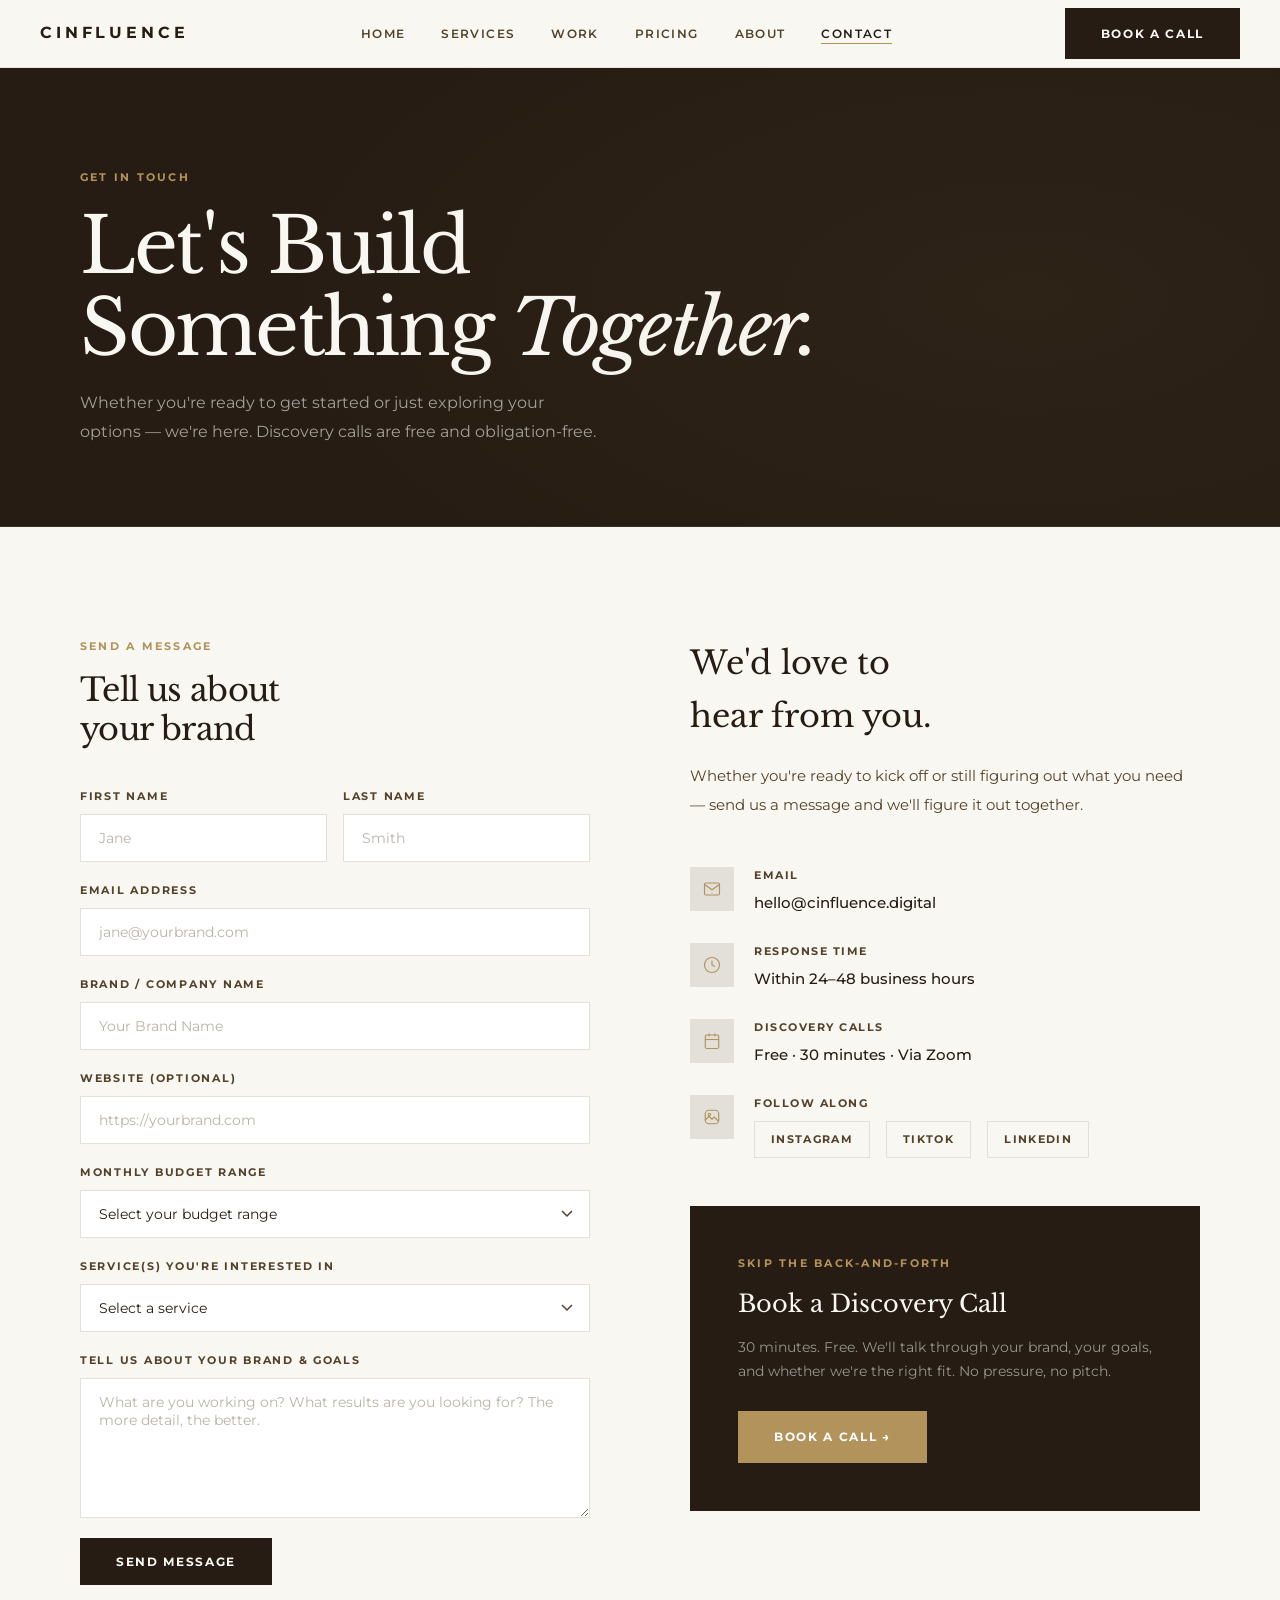
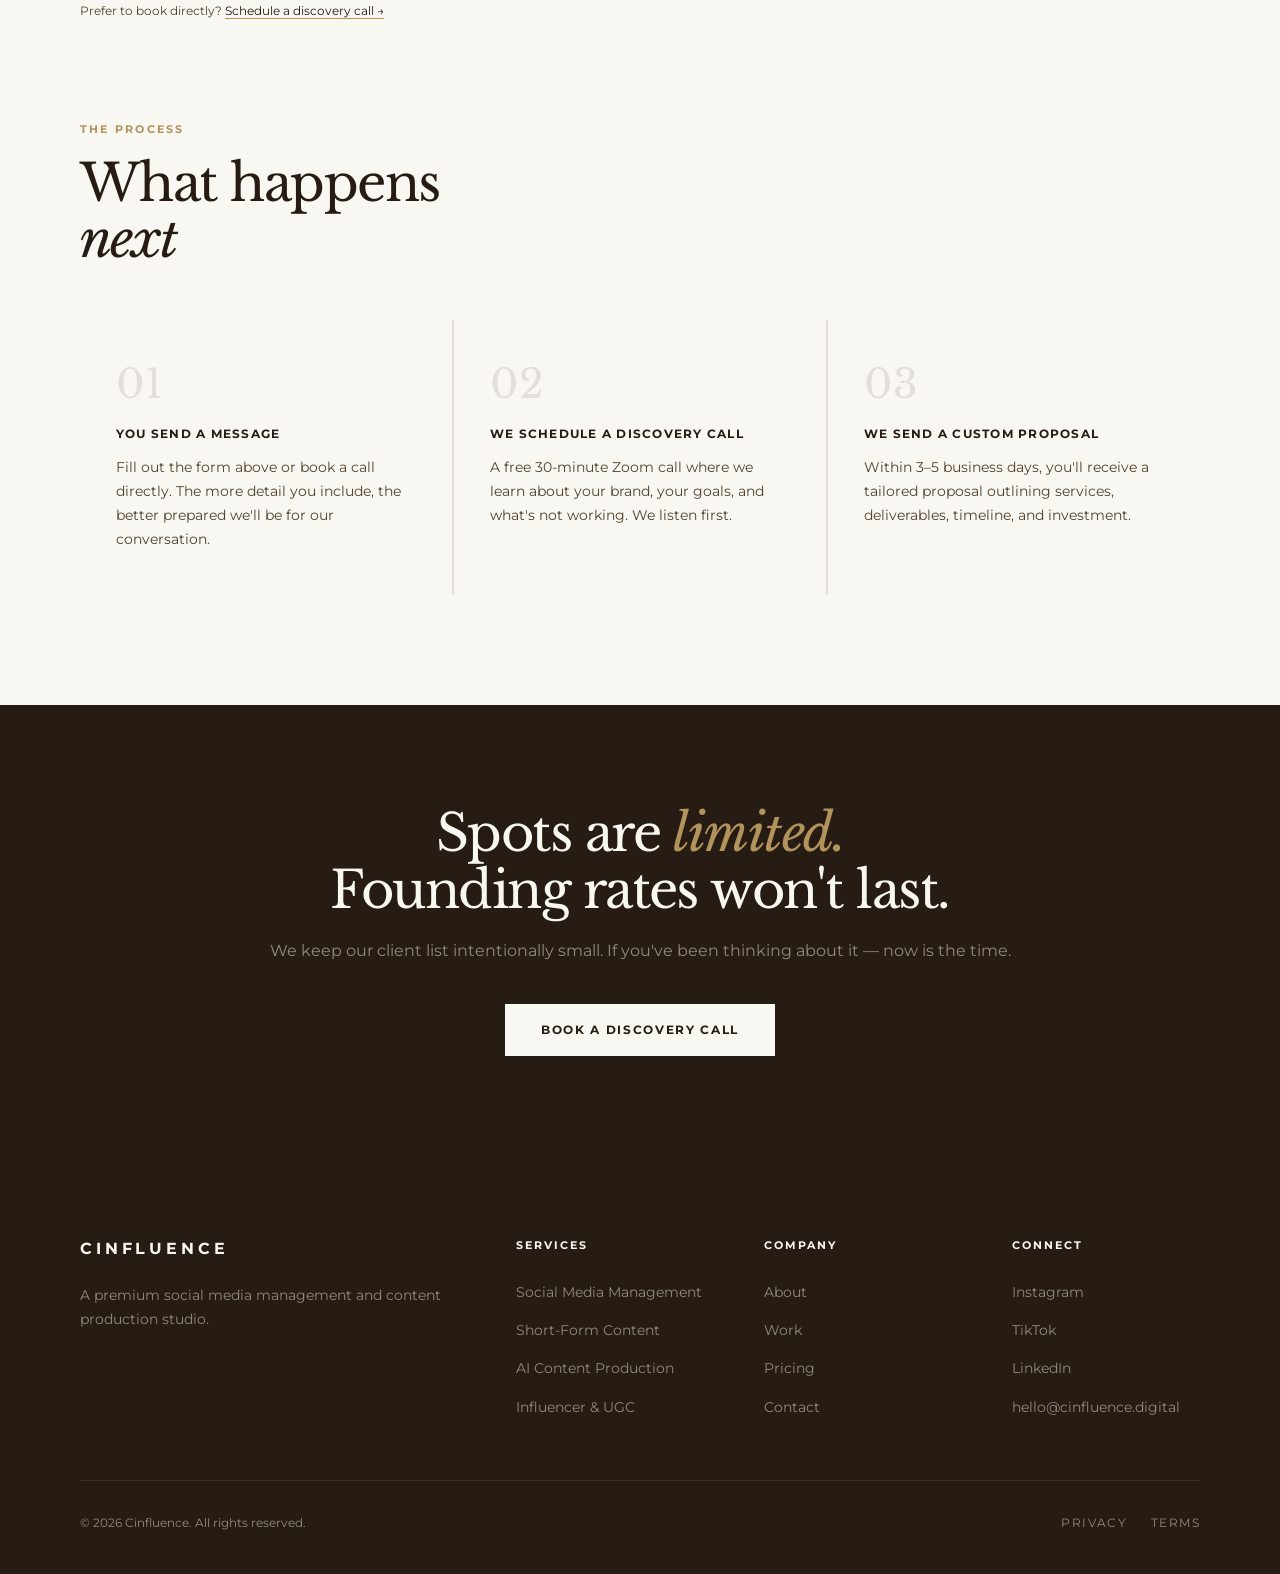
==== contact.html @ d8415fb5 "Add files via upload" ====
<!DOCTYPE html>
<html lang="en">
<head>
<meta charset="UTF-8"/>
<meta name="viewport" content="width=device-width, initial-scale=1.0"/>
<title>Contact — CINFLUENCE</title>
<meta name="description" content="Book a free discovery call or send us a message. Let's build a strategy for your brand."/>
<link rel="stylesheet" href="style.css"/>
<style>
.contact-layout {
  display: grid;
  grid-template-columns: 1fr 1fr;
  gap: 100px;
  align-items: start;
}

/* Form */
.contact-form { display: flex; flex-direction: column; gap: 20px; }
.form-row { display: grid; grid-template-columns: 1fr 1fr; gap: 16px; }
.form-group { display: flex; flex-direction: column; gap: 8px; }
.form-group label {
  font-size: .68rem;
  font-weight: 700;
  letter-spacing: .16em;
  text-transform: uppercase;
  color: var(--taupe);
}
.form-group input,
.form-group select,
.form-group textarea {
  background: var(--white);
  border: 1px solid var(--stone);
  padding: 14px 18px;
  font-family: var(--ff-sans);
  font-size: .9rem;
  color: var(--espresso);
  outline: none;
  transition: border-color .2s;
  width: 100%;
  appearance: none;
  -webkit-appearance: none;
}
.form-group input::placeholder,
.form-group textarea::placeholder { color: rgba(83,65,42,.4); }
.form-group input:focus,
.form-group select:focus,
.form-group textarea:focus { border-color: var(--gold); }
.form-group textarea { resize: vertical; min-height: 140px; }
.form-group select { background-image: url("data:image/svg+xml,%3Csvg xmlns='http://www.w3.org/2000/svg' width='12' height='8' viewBox='0 0 12 8'%3E%3Cpath d='M1 1l5 5 5-5' stroke='%2353412A' fill='none' stroke-width='1.5'/%3E%3C/svg%3E"); background-repeat: no-repeat; background-position: right 16px center; padding-right: 40px; }
.form-note { font-size: .75rem; color: var(--taupe); margin-top: -4px; }
.form-note a { color: var(--espresso); border-bottom: 1px solid var(--gold); }
.form-success { display: none; text-align: center; padding: 40px; background: var(--stone); }
.form-success h3 { font-family: var(--ff-serif); font-size: 1.6rem; margin-bottom: 12px; }
.form-success p  { font-size: .9rem; color: var(--taupe); }

/* Contact info */
.contact-info-col h2 { font-family: var(--ff-serif); font-size: 2rem; font-weight: 400; margin-bottom: 20px; }
.contact-info-col > p { color: var(--taupe); line-height: 1.85; font-size: .95rem; margin-bottom: 48px; }
.contact-details { display: flex; flex-direction: column; gap: 28px; }
.contact-detail-item { display: flex; gap: 20px; align-items: flex-start; }
.contact-detail-icon {
  width: 44px; height: 44px;
  background: var(--stone);
  display: flex; align-items: center; justify-content: center;
  flex-shrink: 0;
}
.contact-detail-title { font-size: .68rem; font-weight: 700; letter-spacing: .14em; text-transform: uppercase; color: var(--taupe); margin-bottom: 6px; display: block; }
.contact-detail-val { font-size: .92rem; color: var(--espresso); font-weight: 500; }
.contact-detail-val a { color: var(--espresso); border-bottom: 1px solid transparent; transition: border-color .2s; }
.contact-detail-val a:hover { border-color: var(--gold); }
.social-links { display: flex; gap: 16px; margin-top: 8px; flex-wrap: wrap; }
.social-link {
  font-size: .7rem; font-weight: 700; letter-spacing: .12em; text-transform: uppercase;
  padding: 8px 16px;
  border: 1px solid var(--stone);
  color: var(--taupe);
  transition: all .2s;
}
.social-link:hover { background: var(--espresso); color: var(--ivory); border-color: var(--espresso); }

/* Calendly block */
.calendly-block {
  background: var(--espresso);
  padding: 48px;
  margin-top: 48px;
  position: relative;
}
.calendly-block .label { color: var(--gold); display: block; margin-bottom: 12px; }
.calendly-block h3 { font-family: var(--ff-serif); font-size: 1.5rem; font-weight: 400; color: var(--ivory); margin-bottom: 12px; }
.calendly-block p  { font-size: .85rem; color: rgba(248,247,242,.55); margin-bottom: 28px; line-height: 1.75; }

/* What to expect */
.expect-grid { display: grid; grid-template-columns: repeat(3,1fr); gap: 2px; background: var(--stone); margin-top: 80px; }
.expect-item {
  background: var(--stone);
  padding: 44px 36px;
  background: var(--ivory);
}
.expect-num { font-family: var(--ff-serif); font-size: 2.5rem; font-weight: 400; color: var(--stone); line-height: 1; margin-bottom: 20px; }
.expect-item h4 { font-size: .78rem; font-weight: 700; letter-spacing: .1em; text-transform: uppercase; margin-bottom: 12px; }
.expect-item p  { font-size: .85rem; color: var(--taupe); line-height: 1.75; }

@media (max-width: 1024px) {
  .contact-layout { grid-template-columns: 1fr; gap: 60px; }
  .expect-grid { grid-template-columns: 1fr; }
  .form-row { grid-template-columns: 1fr; }
}
</style>
</head>
<body>

<nav id="navbar">
  <div class="nav-inner">
    <a href="index.html" class="nav-logo">Cinfluence</a>
    <ul class="nav-links">
      <li><a href="index.html">Home</a></li>
      <li><a href="services.html">Services</a></li>
      <li><a href="work.html">Work</a></li>
      <li><a href="pricing.html">Pricing</a></li>
      <li><a href="about.html">About</a></li>
      <li><a href="contact.html" class="active">Contact</a></li>
    </ul>
    <div class="nav-cta">
      <a href="contact.html" class="btn btn-primary">Book A Call</a>
      <button class="hamburger" onclick="openMenu()"><span></span><span></span><span></span></button>
    </div>
  </div>
</nav>
<div class="mobile-menu" id="mobileMenu">
  <button class="mobile-close" onclick="closeMenu()">✕</button>
  <a href="index.html" onclick="closeMenu()">Home</a>
  <a href="services.html" onclick="closeMenu()">Services</a>
  <a href="work.html" onclick="closeMenu()">Work</a>
  <a href="pricing.html" onclick="closeMenu()">Pricing</a>
  <a href="about.html" onclick="closeMenu()">About</a>
  <a href="contact.html" onclick="closeMenu()">Contact</a>
  <a href="contact.html" class="btn btn-primary" onclick="closeMenu()">Book A Call</a>
</div>

<div class="nav-offset">
  <div class="page-hero">
    <div class="page-hero-bg"></div>
    <div class="container">
      <span class="label">Get In Touch</span>
      <h1 class="heading-xl">Let's Build<br>Something <em>Together.</em></h1>
      <p>Whether you're ready to get started or just exploring your options — we're here. Discovery calls are free and obligation-free.</p>
    </div>
  </div>
</div>

<!-- Contact Section -->
<section class="section">
  <div class="container">
    <div class="contact-layout">

      <!-- Form -->
      <div class="fade-up">
        <div class="section-header" style="margin-bottom:40px">
          <span class="label">Send a Message</span>
          <h2 class="heading-md">Tell us about<br>your brand</h2>
        </div>

        <!-- Success message (shown after submit) -->
        <div class="form-success" id="formSuccess">
          <svg width="40" height="40" viewBox="0 0 24 24" fill="none" stroke="var(--gold)" stroke-width="1.5" style="margin:0 auto 16px"><polyline points="20 6 9 17 4 12"/></svg>
          <h3>Message Received</h3>
          <p>Thanks for reaching out. We'll be in touch within 24–48 business hours.</p>
        </div>

        <form class="contact-form" id="contactForm" onsubmit="handleSubmit(event)">
          <div class="form-row">
            <div class="form-group">
              <label>First Name</label>
              <input type="text" name="first_name" placeholder="Jane" required/>
            </div>
            <div class="form-group">
              <label>Last Name</label>
              <input type="text" name="last_name" placeholder="Smith" required/>
            </div>
          </div>
          <div class="form-group">
            <label>Email Address</label>
            <input type="email" name="email" placeholder="jane@yourbrand.com" required/>
          </div>
          <div class="form-group">
            <label>Brand / Company Name</label>
            <input type="text" name="brand" placeholder="Your Brand Name" required/>
          </div>
          <div class="form-group">
            <label>Website (optional)</label>
            <input type="url" name="website" placeholder="https://yourbrand.com"/>
          </div>
          <div class="form-group">
            <label>Monthly Budget Range</label>
            <select name="budget" required>
              <option value="" disabled selected>Select your budget range</option>
              <option>Under $800/mo</option>
              <option>$800 – $1,400/mo</option>
              <option>$1,400 – $2,000/mo</option>
              <option>$2,000+/mo</option>
              <option>Strategy Intensive only ($300)</option>
              <option>Not sure yet</option>
            </select>
          </div>
          <div class="form-group">
            <label>Service(s) You're Interested In</label>
            <select name="service" required>
              <option value="" disabled selected>Select a service</option>
              <option>Social Media Management</option>
              <option>Short-Form Content / Reels</option>
              <option>AI Content Production</option>
              <option>Influencer & UGC Management</option>
              <option>Paid Advertising</option>
              <option>Email Marketing</option>
              <option>Website Design & Development</option>
              <option>Full-Service Package</option>
              <option>Strategy Intensive — $300</option>
              <option>Custom Proposal</option>
            </select>
          </div>
          <div class="form-group">
            <label>Tell Us About Your Brand & Goals</label>
            <textarea name="message" placeholder="What are you working on? What results are you looking for? The more detail, the better." required></textarea>
          </div>
          <button type="submit" class="btn btn-primary" style="align-self:flex-start">Send Message</button>
          <p class="form-note">Prefer to book directly? <a href="https://calendly.com" target="_blank">Schedule a discovery call →</a></p>
        </form>
      </div>

      <!-- Info Column -->
      <div class="fade-up">
        <div class="contact-info-col">
          <h2>We'd love to<br>hear from you.</h2>
          <p>Whether you're ready to kick off or still figuring out what you need — send us a message and we'll figure it out together.</p>

          <div class="contact-details">
            <div class="contact-detail-item">
              <div class="contact-detail-icon">
                <svg width="18" height="18" viewBox="0 0 24 24" fill="none" stroke="var(--gold)" stroke-width="1.5"><path d="M4 4h16c1.1 0 2 .9 2 2v12c0 1.1-.9 2-2 2H4c-1.1 0-2-.9-2-2V6c0-1.1.9-2 2-2z"/><polyline points="22,6 12,13 2,6"/></svg>
              </div>
              <div>
                <span class="contact-detail-title">Email</span>
                <div class="contact-detail-val"><a href="mailto:hello@cinfluence.digital">hello@cinfluence.digital</a></div>
              </div>
            </div>
            <div class="contact-detail-item">
              <div class="contact-detail-icon">
                <svg width="18" height="18" viewBox="0 0 24 24" fill="none" stroke="var(--gold)" stroke-width="1.5"><circle cx="12" cy="12" r="10"/><polyline points="12 6 12 12 16 14"/></svg>
              </div>
              <div>
                <span class="contact-detail-title">Response Time</span>
                <div class="contact-detail-val">Within 24–48 business hours</div>
              </div>
            </div>
            <div class="contact-detail-item">
              <div class="contact-detail-icon">
                <svg width="18" height="18" viewBox="0 0 24 24" fill="none" stroke="var(--gold)" stroke-width="1.5"><rect x="3" y="4" width="18" height="18" rx="2"/><line x1="16" y1="2" x2="16" y2="6"/><line x1="8" y1="2" x2="8" y2="6"/><line x1="3" y1="10" x2="21" y2="10"/></svg>
              </div>
              <div>
                <span class="contact-detail-title">Discovery Calls</span>
                <div class="contact-detail-val">Free · 30 minutes · Via Zoom</div>
              </div>
            </div>
            <div class="contact-detail-item">
              <div class="contact-detail-icon">
                <svg width="18" height="18" viewBox="0 0 24 24" fill="none" stroke="var(--gold)" stroke-width="1.5"><rect x="3" y="3" width="18" height="18" rx="5"/><circle cx="8.5" cy="8.5" r="1.5"/><path d="M3 16l5-5 4 4 3-3 6 6"/></svg>
              </div>
              <div>
                <span class="contact-detail-title">Follow Along</span>
                <div class="social-links">
                  <a href="#" class="social-link">Instagram</a>
                  <a href="#" class="social-link">TikTok</a>
                  <a href="#" class="social-link">LinkedIn</a>
                </div>
              </div>
            </div>
          </div>

          <!-- Calendly CTA block -->
          <div class="calendly-block">
            <span class="label">Skip the back-and-forth</span>
            <h3>Book a Discovery Call</h3>
            <p>30 minutes. Free. We'll talk through your brand, your goals, and whether we're the right fit. No pressure, no pitch.</p>
            <!-- ATTACH: Replace href with your actual Calendly link -->
            <a href="https://calendly.com" target="_blank" class="btn btn-gold">Book a Call →</a>
          </div>
        </div>
      </div>

    </div>

    <!-- What to expect -->
    <div style="margin-top:100px" class="fade-up">
      <div class="section-header" style="margin-bottom:0">
        <span class="label">The Process</span>
        <h2 class="heading-lg">What happens<br><em>next</em></h2>
      </div>
      <div class="expect-grid" style="margin-top:52px">
        <div class="expect-item">
          <div class="expect-num">01</div>
          <h4>You Send a Message</h4>
          <p>Fill out the form above or book a call directly. The more detail you include, the better prepared we'll be for our conversation.</p>
        </div>
        <div class="expect-item">
          <div class="expect-num">02</div>
          <h4>We Schedule a Discovery Call</h4>
          <p>A free 30-minute Zoom call where we learn about your brand, your goals, and what's not working. We listen first.</p>
        </div>
        <div class="expect-item">
          <div class="expect-num">03</div>
          <h4>We Send a Custom Proposal</h4>
          <p>Within 3–5 business days, you'll receive a tailored proposal outlining services, deliverables, timeline, and investment.</p>
        </div>
      </div>
    </div>
  </div>
</section>

<!-- Final CTA Band -->
<div class="statement-band" style="padding:100px 0">
  <div class="container fade-up">
    <h2 class="heading-lg" style="color:var(--ivory);margin-bottom:20px">Spots are <em>limited.</em><br>Founding rates won't last.</h2>
    <p style="color:rgba(248,247,242,.5);margin-bottom:40px">We keep our client list intentionally small. If you've been thinking about it — now is the time.</p>
    <a href="https://calendly.com" target="_blank" class="btn btn-ivory">Book a Discovery Call</a>
  </div>
</div>

<footer>
  <div class="container">
    <div class="footer-top">
      <div><span class="footer-logo">Cinfluence</span><p class="footer-tagline">A premium social media management and content production studio.</p></div>
      <div class="footer-col"><h5>Services</h5><ul class="footer-links"><li><a href="services.html">Social Media Management</a></li><li><a href="services.html">Short-Form Content</a></li><li><a href="services.html">AI Content Production</a></li><li><a href="services.html">Influencer & UGC</a></li></ul></div>
      <div class="footer-col"><h5>Company</h5><ul class="footer-links"><li><a href="about.html">About</a></li><li><a href="work.html">Work</a></li><li><a href="pricing.html">Pricing</a></li><li><a href="contact.html">Contact</a></li></ul></div>
      <div class="footer-col"><h5>Connect</h5><ul class="footer-links"><li><a href="#">Instagram</a></li><li><a href="#">TikTok</a></li><li><a href="#">LinkedIn</a></li><li><a href="mailto:hello@cinfluence.digital">hello@cinfluence.digital</a></li></ul></div>
    </div>
    <div class="footer-bottom"><span>© 2026 Cinfluence. All rights reserved.</span><div class="footer-social"><a href="#">Privacy</a><a href="#">Terms</a></div></div>
  </div>
</footer>

<script src="main.js"></script>
<script>
function handleSubmit(e) {
  e.preventDefault();
  // For Netlify Forms: add data-netlify="true" to the form tag and this will work automatically on deploy
  // For now, shows success state
  document.getElementById('contactForm').style.display = 'none';
  document.getElementById('formSuccess').style.display = 'block';
  window.scrollTo({ top: document.getElementById('formSuccess').offsetTop - 100, behavior: 'smooth' });
}
</script>
</body>
</html>
---- style.css ----
/* ═══════════════════════════════════════════════════
   CINFLUENCE — Global Stylesheet
   Fonts: Libre Baskerville (serif) + Montserrat (sans)
═══════════════════════════════════════════════════ */

@import url('https://fonts.googleapis.com/css2?family=Libre+Baskerville:ital,wght@0,400;0,700;1,400&family=Montserrat:wght@400;500;600;700&display=swap');

/* ── RESET ─────────────────────────────────────────── */
*, *::before, *::after { box-sizing: border-box; margin: 0; padding: 0; }
html { scroll-behavior: smooth; }

/* ── TOKENS ────────────────────────────────────────── */
:root {
  --ivory:    #F8F7F2;
  --white:    #FFFFFF;
  --espresso: #261C13;
  --coffee:   #32251A;
  --stone:    #E3DFD9;
  --taupe:    #53412A;
  --gold:     #B2935B;
  --ff-serif: 'Libre Baskerville', Georgia, serif;
  --ff-sans:  'Montserrat', sans-serif;
  --ease:     cubic-bezier(.25,.46,.45,.94);
  --nav-h:    68px;
}

/* ── BASE ──────────────────────────────────────────── */
body {
  background: var(--ivory);
  color: var(--espresso);
  font-family: var(--ff-sans);
  font-size: 16px;
  line-height: 1.65;
  overflow-x: hidden;
}
img { display: block; max-width: 100%; }
a { text-decoration: none; color: inherit; }
button { cursor: pointer; font-family: var(--ff-sans); }

/* ── TYPOGRAPHY ────────────────────────────────────── */
.heading-xl {
  font-family: var(--ff-serif);
  font-size: clamp(2.8rem, 6vw, 5.5rem);
  font-weight: 400;
  line-height: 1.06;
  letter-spacing: -.03em;
}
.heading-lg {
  font-family: var(--ff-serif);
  font-size: clamp(2rem, 4vw, 3.5rem);
  font-weight: 400;
  line-height: 1.1;
  letter-spacing: -.03em;
}
.heading-md {
  font-family: var(--ff-serif);
  font-size: clamp(1.4rem, 2.5vw, 2.2rem);
  font-weight: 400;
  line-height: 1.2;
  letter-spacing: -.02em;
}
.heading-sm {
  font-family: var(--ff-serif);
  font-size: clamp(1.2rem, 2vw, 1.6rem);
  font-weight: 400;
  line-height: 1.3;
}
em { font-style: italic; }
.label {
  font-family: var(--ff-sans);
  font-size: .7rem;
  font-weight: 700;
  letter-spacing: .2em;
  text-transform: uppercase;
}
.body-lg { font-size: 1.05rem; line-height: 1.8; color: var(--taupe); }
.body-sm { font-size: .875rem; line-height: 1.75; color: var(--taupe); }

/* ── LAYOUT ────────────────────────────────────────── */
.container { max-width: 1200px; margin: 0 auto; padding: 0 40px; }
.section    { padding: 110px 0; }
.section--dark  { background: var(--espresso); color: var(--ivory); }
.section--stone { background: var(--stone); }
.section--white { background: var(--white); }

/* ── BUTTONS ───────────────────────────────────────── */
.btn {
  display: inline-block;
  font-family: var(--ff-sans);
  font-size: .75rem;
  font-weight: 700;
  letter-spacing: .14em;
  text-transform: uppercase;
  padding: 16px 36px;
  border: none;
  transition: all .3s var(--ease);
}
.btn-primary  { background: var(--espresso); color: var(--ivory); }
.btn-primary:hover  { background: var(--coffee); transform: translateY(-2px); box-shadow: 0 12px 40px rgba(38,28,19,.2); }
.btn-outline  { background: transparent; color: var(--espresso); border: 1.5px solid var(--espresso); }
.btn-outline:hover  { background: var(--espresso); color: var(--ivory); }
.btn-outline-light { background: transparent; color: var(--ivory); border: 1.5px solid rgba(248,247,242,.35); }
.btn-outline-light:hover { background: var(--ivory); color: var(--espresso); }
.btn-ivory    { background: var(--ivory); color: var(--espresso); }
.btn-ivory:hover    { background: var(--white); transform: translateY(-2px); }
.btn-gold     { background: var(--gold); color: var(--white); }
.btn-gold:hover     { opacity: .88; transform: translateY(-2px); }
.btn-group    { display: flex; gap: 16px; flex-wrap: wrap; }

/* ── NAVIGATION ────────────────────────────────────── */
nav {
  position: fixed;
  top: 0; left: 0; right: 0;
  z-index: 999;
  height: var(--nav-h);
  background: rgba(248,247,242,.96);
  backdrop-filter: blur(14px);
  -webkit-backdrop-filter: blur(14px);
  border-bottom: 1px solid rgba(83,65,42,.1);
  transition: box-shadow .3s;
}
nav.scrolled { box-shadow: 0 2px 30px rgba(38,28,19,.08); }
.nav-inner {
  max-width: 1280px;
  margin: 0 auto;
  padding: 0 40px;
  height: 100%;
  display: flex;
  align-items: center;
  justify-content: space-between;
  gap: 32px;
}
.nav-logo {
  font-family: var(--ff-sans);
  font-size: 1rem;
  font-weight: 700;
  letter-spacing: .24em;
  text-transform: uppercase;
  color: var(--espresso);
  flex-shrink: 0;
}
.nav-links {
  display: flex;
  gap: 36px;
  list-style: none;
}
.nav-links a {
  font-size: .72rem;
  font-weight: 600;
  letter-spacing: .12em;
  text-transform: uppercase;
  color: var(--taupe);
  transition: color .2s;
  position: relative;
}
.nav-links a::after {
  content: '';
  position: absolute;
  bottom: -3px; left: 0;
  width: 0; height: 1px;
  background: var(--gold);
  transition: width .3s var(--ease);
}
.nav-links a:hover,
.nav-links a.active { color: var(--espresso); }
.nav-links a:hover::after,
.nav-links a.active::after { width: 100%; }
.nav-cta { flex-shrink: 0; }
.hamburger { display: none; flex-direction: column; gap: 5px; background: none; border: none; padding: 4px; }
.hamburger span { width: 24px; height: 1.5px; background: var(--espresso); display: block; transition: .3s; }

/* Mobile menu */
.mobile-menu {
  display: none;
  position: fixed;
  inset: 0;
  background: var(--ivory);
  z-index: 998;
  flex-direction: column;
  align-items: center;
  justify-content: center;
  gap: 36px;
}
.mobile-menu.open { display: flex; }
.mobile-menu a {
  font-family: var(--ff-serif);
  font-size: 2.2rem;
  color: var(--espresso);
  font-weight: 400;
  transition: color .2s;
}
.mobile-menu a:hover { color: var(--gold); }
.mobile-close {
  position: absolute;
  top: 24px; right: 40px;
  font-size: 1.4rem;
  background: none; border: none;
  color: var(--espresso);
}
.nav-offset { padding-top: var(--nav-h); }

/* ── PAGE HERO (inner pages) ───────────────────────── */
.page-hero {
  background: var(--espresso);
  padding: 100px 0 80px;
  position: relative;
  overflow: hidden;
}
.page-hero::after {
  content: '';
  position: absolute;
  bottom: 0; left: 0; right: 0;
  height: 1px;
  background: rgba(248,247,242,.08);
}
.page-hero-bg {
  position: absolute; inset: 0;
  background: radial-gradient(ellipse 60% 80% at 80% 50%, rgba(178,147,91,.06), transparent);
  pointer-events: none;
}
.page-hero .label { color: var(--gold); display: block; margin-bottom: 20px; }
.page-hero .heading-xl { color: var(--ivory); }
.page-hero p { color: rgba(248,247,242,.6); max-width: 520px; margin-top: 20px; font-size: 1rem; line-height: 1.8; }

/* ── SECTION HEADER ────────────────────────────────── */
.section-header { margin-bottom: 72px; }
.section-header .label { color: var(--gold); display: block; margin-bottom: 16px; }
.section-header.center { text-align: center; }
.section-header.center p { max-width: 520px; margin: 16px auto 0; }

/* ── IMAGE PLACEHOLDER ─────────────────────────────── */
.img-ph {
  width: 100%; height: 100%;
  display: flex;
  flex-direction: column;
  align-items: center;
  justify-content: center;
  gap: 14px;
  background: var(--stone);
  border: 2px dashed rgba(83,65,42,.25);
  color: var(--taupe);
  text-align: center;
  padding: 32px;
}
.img-ph svg { opacity: .35; }
.img-ph .ph-title { font-size: .72rem; font-weight: 700; letter-spacing: .1em; text-transform: uppercase; }
.img-ph .ph-sub   { font-size: .7rem; opacity: .6; line-height: 1.6; }

/* ── STATEMENT BAND ────────────────────────────────── */
.statement-band {
  background: var(--espresso);
  padding: 80px 0;
  text-align: center;
}
.statement-band .heading-lg { color: var(--ivory); }
.statement-band em { color: var(--gold); }

/* ── GOLD RULE ─────────────────────────────────────── */
.gold-rule { display: inline-block; width: 40px; height: 1px; background: var(--gold); vertical-align: middle; margin-right: 14px; }

/* ── PHONE MOCKUP ──────────────────────────────────── */
.phone {
  position: relative;
  flex-shrink: 0;
}
.phone-frame {
  background: #1a110b;
  border-radius: 36px;
  padding: 9px;
  box-shadow: 0 40px 80px rgba(0,0,0,.4), inset 0 0 0 1px rgba(255,255,255,.07);
  position: relative;
}
.phone-notch {
  position: absolute;
  top: 9px; left: 50%; transform: translateX(-50%);
  width: 60px; height: 20px;
  background: #1a110b;
  border-radius: 0 0 13px 13px;
  z-index: 10;
}
.phone-btn {
  position: absolute;
  right: -3px; top: 80px;
  width: 3px; height: 55px;
  background: #110b07;
  border-radius: 0 2px 2px 0;
}
.phone-screen {
  border-radius: 28px;
  overflow: hidden;
  aspect-ratio: 9/19.5;
  position: relative;
  background: var(--stone);
}
.phone-screen .img-ph { border: none; }

/* ── SCROLL STRIP ──────────────────────────────────── */
.scroll-strip-wrap {
  overflow: hidden;
  position: relative;
}
.scroll-strip-wrap::before,
.scroll-strip-wrap::after {
  content: '';
  position: absolute;
  top: 0; bottom: 0;
  width: 140px;
  z-index: 2;
  pointer-events: none;
}
.scroll-strip-wrap::before { left: 0; background: linear-gradient(to right, var(--espresso), transparent); }
.scroll-strip-wrap::after  { right: 0; background: linear-gradient(to left,  var(--espresso), transparent); }
.scroll-track {
  display: flex;
  gap: 20px;
  width: max-content;
  animation: scrollLeft 30s linear infinite;
  padding: 20px 0 40px;
}
.scroll-track:hover { animation-play-state: paused; }
@keyframes scrollLeft {
  0%   { transform: translateX(0); }
  100% { transform: translateX(-50%); }
}
.strip-phone {
  width: 155px;
  flex-shrink: 0;
  transition: transform .4s var(--ease);
}
.strip-phone:nth-child(odd)  { margin-top: 20px; }
.strip-phone:nth-child(even) { margin-top: 0; }
.strip-phone:hover { transform: scale(1.06) translateY(-8px); }

/* ── FLOAT PHONES ──────────────────────────────────── */
.float-phone { animation-timing-function: ease-in-out; animation-iteration-count: infinite; }
.float-phone.f1 { animation-name: f1; animation-duration: 5s; }
.float-phone.f2 { animation-name: f2; animation-duration: 6.2s; }
.float-phone.f3 { animation-name: f3; animation-duration: 4.8s; }
.float-phone.f4 { animation-name: f4; animation-duration: 5.6s; }
.float-phone.f5 { animation-name: f5; animation-duration: 6.8s; }
@keyframes f1 { 0%,100%{transform:translateY(0)    rotate(-1.5deg)} 50%{transform:translateY(-22px) rotate(-1.5deg)} }
@keyframes f2 { 0%,100%{transform:translateY(-8px)  rotate(0deg)}   50%{transform:translateY(-30px) rotate(0deg)} }
@keyframes f3 { 0%,100%{transform:translateY(4px)   rotate(1.5deg)} 50%{transform:translateY(-18px) rotate(1.5deg)} }
@keyframes f4 { 0%,100%{transform:translateY(-4px)  rotate(-1deg)}  50%{transform:translateY(-26px) rotate(-1deg)} }
@keyframes f5 { 0%,100%{transform:translateY(8px)   rotate(2deg)}   50%{transform:translateY(-14px) rotate(2deg)} }

/* ── CARD STYLES ───────────────────────────────────── */
.card {
  background: var(--white);
  padding: 44px 36px;
  position: relative;
  transition: transform .3s var(--ease), box-shadow .3s;
}
.card:hover { transform: translateY(-4px); box-shadow: 0 20px 60px rgba(38,28,19,.08); }
.card-dark { background: var(--espresso); color: var(--ivory); }

/* ── FADE UP ANIMATION ─────────────────────────────── */
.fade-up {
  opacity: 0;
  transform: translateY(36px);
  transition: opacity .7s var(--ease), transform .7s var(--ease);
}
.fade-up.visible { opacity: 1; transform: translateY(0); }

/* ── FOOTER ────────────────────────────────────────── */
footer {
  background: var(--espresso);
  color: rgba(248,247,242,.5);
  padding: 80px 0 40px;
}
.footer-top {
  display: grid;
  grid-template-columns: 2fr 1fr 1fr 1fr;
  gap: 60px;
  margin-bottom: 60px;
}
.footer-logo {
  font-family: var(--ff-sans);
  font-size: 1rem;
  font-weight: 700;
  letter-spacing: .24em;
  text-transform: uppercase;
  color: var(--ivory);
  display: block;
  margin-bottom: 20px;
}
.footer-tagline { font-size: .85rem; line-height: 1.8; }
.footer-col h5 {
  font-size: .7rem;
  font-weight: 700;
  letter-spacing: .18em;
  text-transform: uppercase;
  color: var(--ivory);
  margin-bottom: 24px;
}
.footer-links { list-style: none; display: flex; flex-direction: column; gap: 12px; }
.footer-links a { font-size: .85rem; transition: color .2s; }
.footer-links a:hover { color: var(--ivory); }
.footer-bottom {
  border-top: 1px solid rgba(248,247,242,.08);
  padding-top: 32px;
  display: flex;
  justify-content: space-between;
  align-items: center;
  font-size: .78rem;
  flex-wrap: wrap;
  gap: 16px;
}
.footer-social { display: flex; gap: 24px; }
.footer-social a { font-size: .72rem; letter-spacing: .12em; text-transform: uppercase; transition: color .2s; }
.footer-social a:hover { color: var(--ivory); }

/* ── RESPONSIVE ────────────────────────────────────── */
@media (max-width: 1024px) {
  .footer-top { grid-template-columns: 1fr 1fr; }
}
@media (max-width: 768px) {
  .container { padding: 0 24px; }
  .section { padding: 80px 0; }
  .nav-links, .nav-cta .btn { display: none; }
  .hamburger { display: flex; }
  .footer-top { grid-template-columns: 1fr; gap: 40px; }
  .footer-bottom { flex-direction: column; align-items: flex-start; }
}
@media (prefers-reduced-motion: reduce) {
  .fade-up { opacity: 1; transform: none; }
  * { transition-duration: .01ms !important; animation-duration: .01ms !important; }
}

/* ── TRUST BAR ──────────────────────────────────────── */
.trust-bar {
  background: var(--taupe);
  color: var(--ivory);
  padding: 40px 20px;
  text-align: center;
  overflow: hidden;
}
.trust-label { 
  font-size: 12px; 
  letter-spacing: 2px; 
  text-transform: uppercase;
  opacity: 0.7;
  margin-bottom: 24px;
}
.logo-scroll {
  display: flex;
  overflow: hidden;
  width: 100%;
}
.logo-track {
  display: flex;
  gap: 60px;
  animation: scroll-infinite 40s linear infinite;
  padding: 0 30px;
}
.brand-name {
  white-space: nowrap;
  font-size: 14px;
  font-weight: 500;
  opacity: 0.85;
  flex-shrink: 0;
}
@keyframes scroll-infinite {
  0% { transform: translateX(0); }
  100% { transform: translateX(-50%); }
}
@media (max-width: 768px) {
  .logo-track { gap: 40px; animation-duration: 30s; }
  .brand-name { font-size: 13px; }
}

/* ── VALUES GRID ────────────────────────────────────── */
.values-grid {
  display: grid;
  grid-template-columns: 1fr 1fr;
  gap: 40px;
  max-width: 1200px;
  margin: 0 auto;
  padding: 0 40px;
  box-sizing: border-box;
}
.value-card {
  background: var(--white);
  padding: 32px;
  border-radius: 4px;
  border-left: 4px solid var(--gold);
}
.value-card h3 {
  font-family: var(--ff-serif);
  font-size: 48px;
  color: var(--gold);
  margin-bottom: 8px;
  opacity: 0.6;
}
.value-card h4 {
  font-size: 16px;
  font-weight: 700;
  text-transform: uppercase;
  letter-spacing: 1px;
  margin-bottom: 12px;
  color: var(--espresso);
}
.value-card p {
  color: var(--taupe);
  line-height: 1.7;
  font-size: 14px;
}
@media (max-width: 768px) {
  .values-grid {
    grid-template-columns: 1fr;
    gap: 24px;
    padding: 0 24px;
  }
}
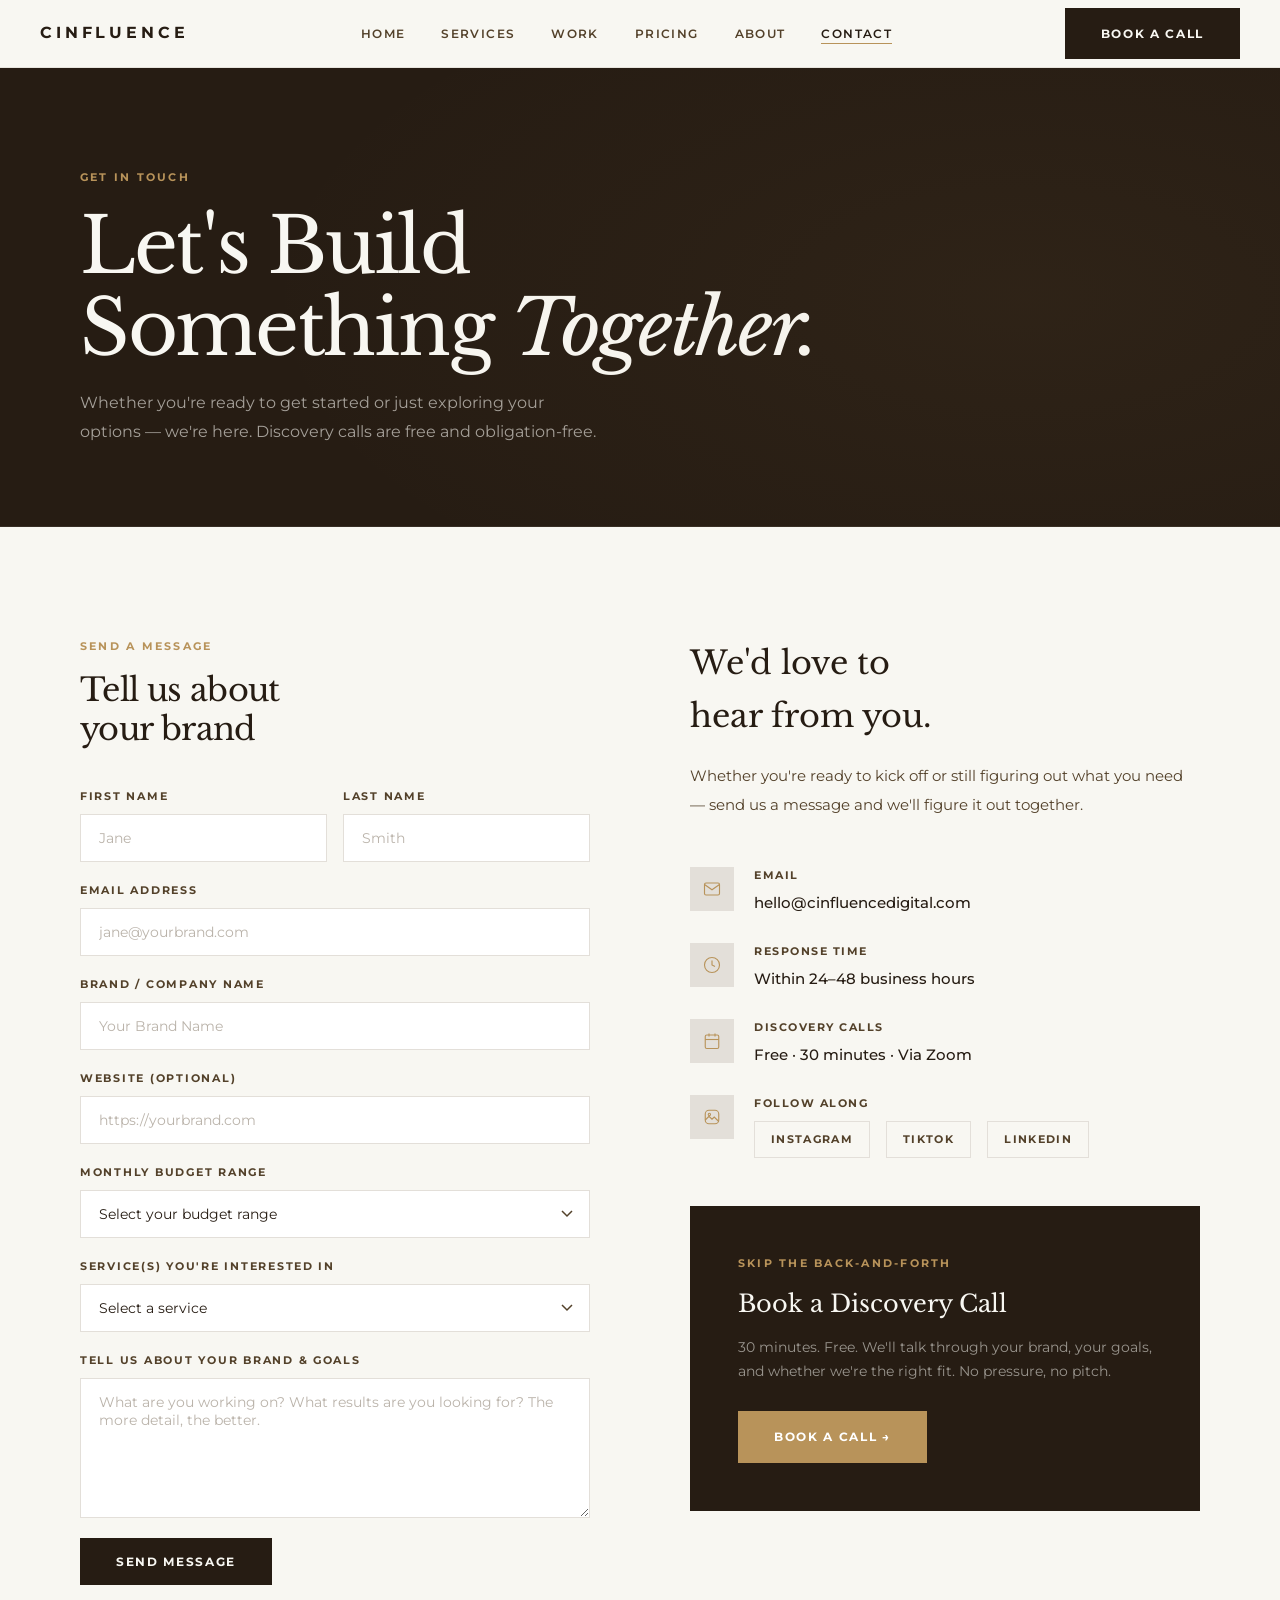
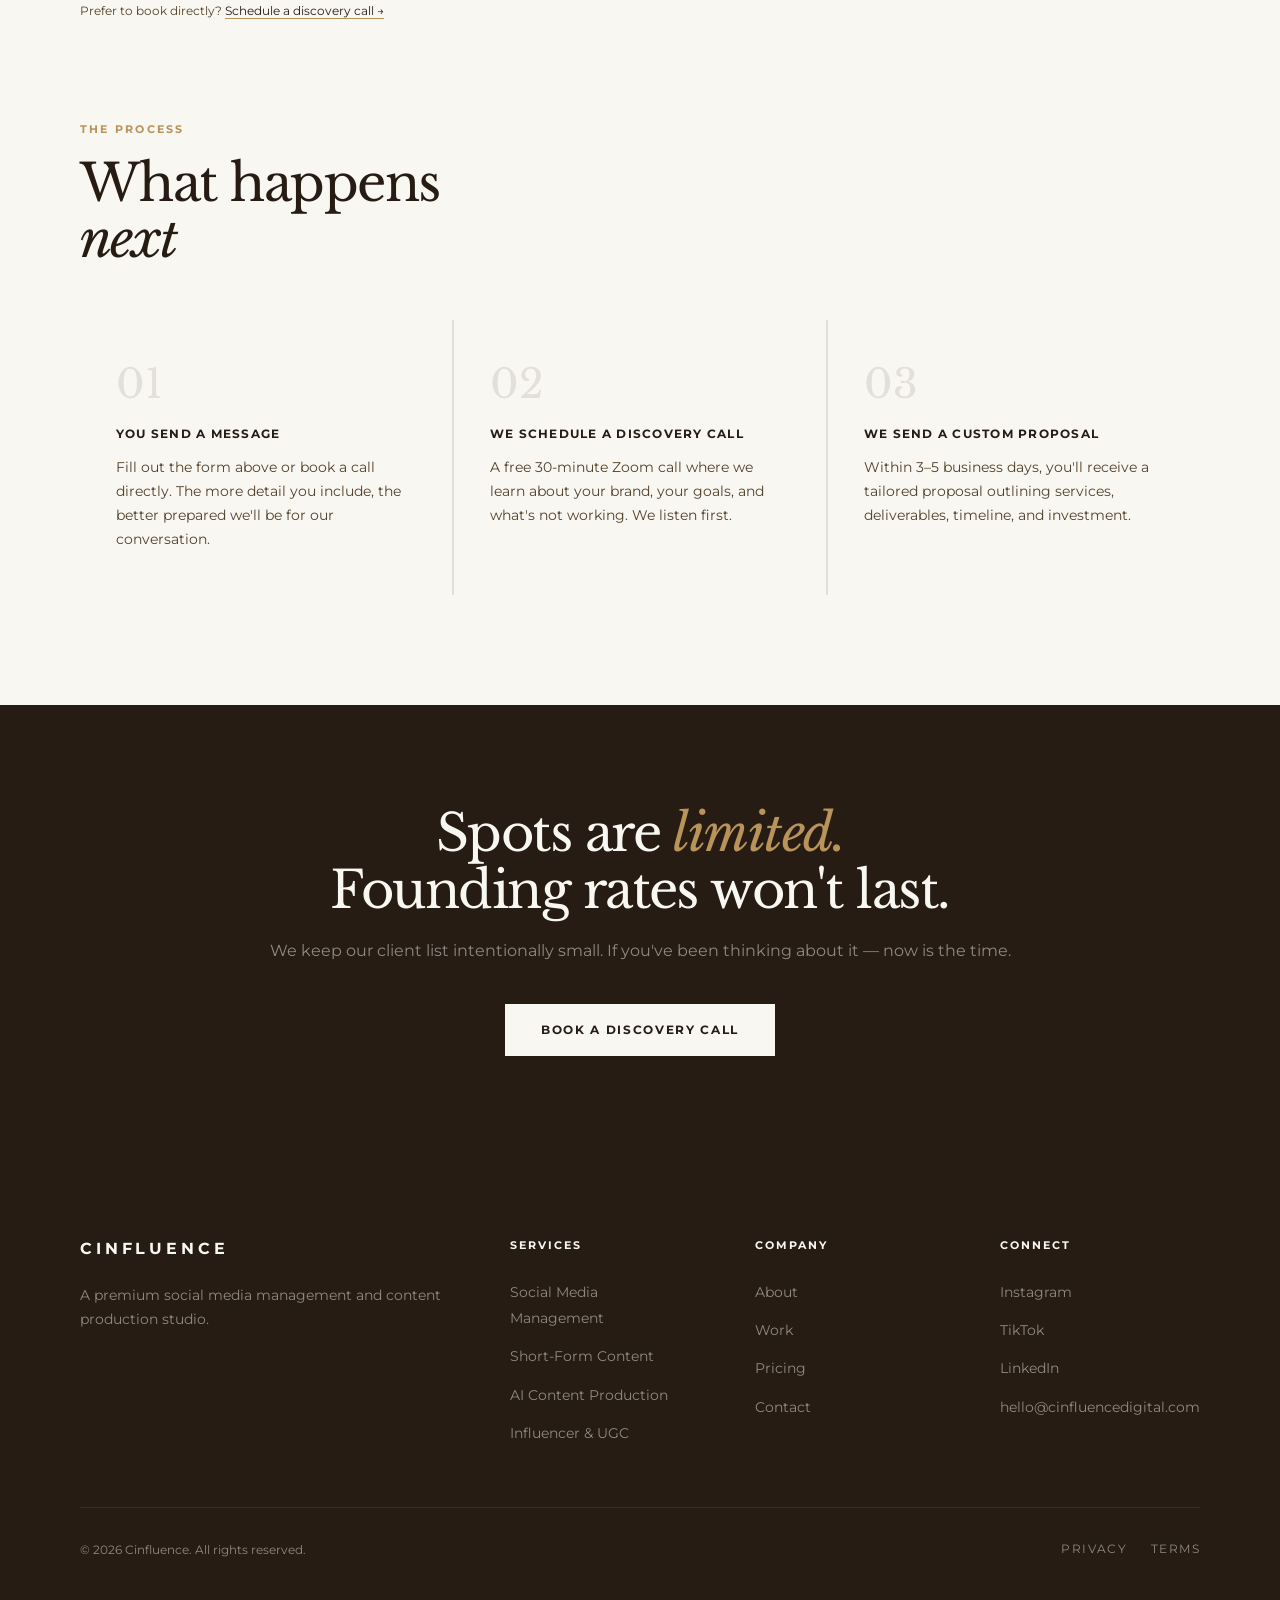
==== commit 91dd67c4: "Add files via upload" ====
--- a/contact.html
+++ b/contact.html
@@ -195,9 +195,9 @@
             <select name="budget" required>
               <option value="" disabled selected>Select your budget range</option>
               <option>Under $800/mo</option>
-              <option>$800 – $1,400/mo</option>
-              <option>$1,400 – $2,000/mo</option>
-              <option>$2,000+/mo</option>
+              <option>$800 – $1,500/mo</option>
+              <option>$1,500 – $2,500/mo</option>
+              <option>$2,500+/mo</option>
               <option>Strategy Intensive only ($300)</option>
               <option>Not sure yet</option>
             </select>
@@ -223,7 +223,7 @@
             <textarea name="message" placeholder="What are you working on? What results are you looking for? The more detail, the better." required></textarea>
           </div>
           <button type="submit" class="btn btn-primary" style="align-self:flex-start">Send Message</button>
-          <p class="form-note">Prefer to book directly? <a href="https://calendly.com" target="_blank">Schedule a discovery call →</a></p>
+          <p class="form-note">Prefer to book directly? <a href="https://calendly.com/hyacinth-cinfluencedigital/discovery-call" target="_blank">Schedule a discovery call →</a></p>
         </form>
       </div>
 
@@ -240,7 +240,7 @@
               </div>
               <div>
                 <span class="contact-detail-title">Email</span>
-                <div class="contact-detail-val"><a href="mailto:hello@cinfluence.digital">hello@cinfluence.digital</a></div>
+                <div class="contact-detail-val"><a href="mailto:hello@cinfluencedigital.com">hello@cinfluencedigital.com</a></div>
               </div>
             </div>
             <div class="contact-detail-item">
@@ -282,7 +282,7 @@
             <h3>Book a Discovery Call</h3>
             <p>30 minutes. Free. We'll talk through your brand, your goals, and whether we're the right fit. No pressure, no pitch.</p>
             <!-- ATTACH: Replace href with your actual Calendly link -->
-            <a href="https://calendly.com" target="_blank" class="btn btn-gold">Book a Call →</a>
+            <a href="https://calendly.com/hyacinth-cinfluencedigital/discovery-call" target="_blank" class="btn btn-gold">Book a Call →</a>
           </div>
         </div>
       </div>
@@ -321,7 +321,7 @@
   <div class="container fade-up">
     <h2 class="heading-lg" style="color:var(--ivory);margin-bottom:20px">Spots are <em>limited.</em><br>Founding rates won't last.</h2>
     <p style="color:rgba(248,247,242,.5);margin-bottom:40px">We keep our client list intentionally small. If you've been thinking about it — now is the time.</p>
-    <a href="https://calendly.com" target="_blank" class="btn btn-ivory">Book a Discovery Call</a>
+    <a href="https://calendly.com/hyacinth-cinfluencedigital/discovery-call" target="_blank" class="btn btn-ivory">Book a Discovery Call</a>
   </div>
 </div>
 
@@ -331,7 +331,7 @@
       <div><span class="footer-logo">Cinfluence</span><p class="footer-tagline">A premium social media management and content production studio.</p></div>
       <div class="footer-col"><h5>Services</h5><ul class="footer-links"><li><a href="services.html">Social Media Management</a></li><li><a href="services.html">Short-Form Content</a></li><li><a href="services.html">AI Content Production</a></li><li><a href="services.html">Influencer & UGC</a></li></ul></div>
       <div class="footer-col"><h5>Company</h5><ul class="footer-links"><li><a href="about.html">About</a></li><li><a href="work.html">Work</a></li><li><a href="pricing.html">Pricing</a></li><li><a href="contact.html">Contact</a></li></ul></div>
-      <div class="footer-col"><h5>Connect</h5><ul class="footer-links"><li><a href="#">Instagram</a></li><li><a href="#">TikTok</a></li><li><a href="#">LinkedIn</a></li><li><a href="mailto:hello@cinfluence.digital">hello@cinfluence.digital</a></li></ul></div>
+      <div class="footer-col"><h5>Connect</h5><ul class="footer-links"><li><a href="https://instagram.com/cinfluencedigital" target="_blank">Instagram</a></li><li><a href="https://tiktok.com/@cinfluencedigital" target="_blank">TikTok</a></li><li><a href="https://linkedin.com/company/cinfluencedigital" target="_blank">LinkedIn</a></li><li><a href="mailto:hello@cinfluencedigital.com">hello@cinfluencedigital.com</a></li></ul></div>
     </div>
     <div class="footer-bottom"><span>© 2026 Cinfluence. All rights reserved.</span><div class="footer-social"><a href="#">Privacy</a><a href="#">Terms</a></div></div>
   </div>
--- a/style.css
+++ b/style.css
@@ -17,7 +17,7 @@
   --coffee:   #32251A;
   --stone:    #E3DFD9;
   --taupe:    #53412A;
-  --gold:     #B2935B;
+  --gold:     #B8935A;
   --ff-serif: 'Libre Baskerville', Georgia, serif;
   --ff-sans:  'Montserrat', sans-serif;
   --ease:     cubic-bezier(.25,.46,.45,.94);
@@ -215,7 +215,7 @@
 }
 .page-hero-bg {
   position: absolute; inset: 0;
-  background: radial-gradient(ellipse 60% 80% at 80% 50%, rgba(178,147,91,.06), transparent);
+  background: radial-gradient(ellipse 60% 80% at 80% 50%, rgba(184,147,90,.06), transparent);
   pointer-events: none;
 }
 .page-hero .label { color: var(--gold); display: block; margin-bottom: 20px; }
